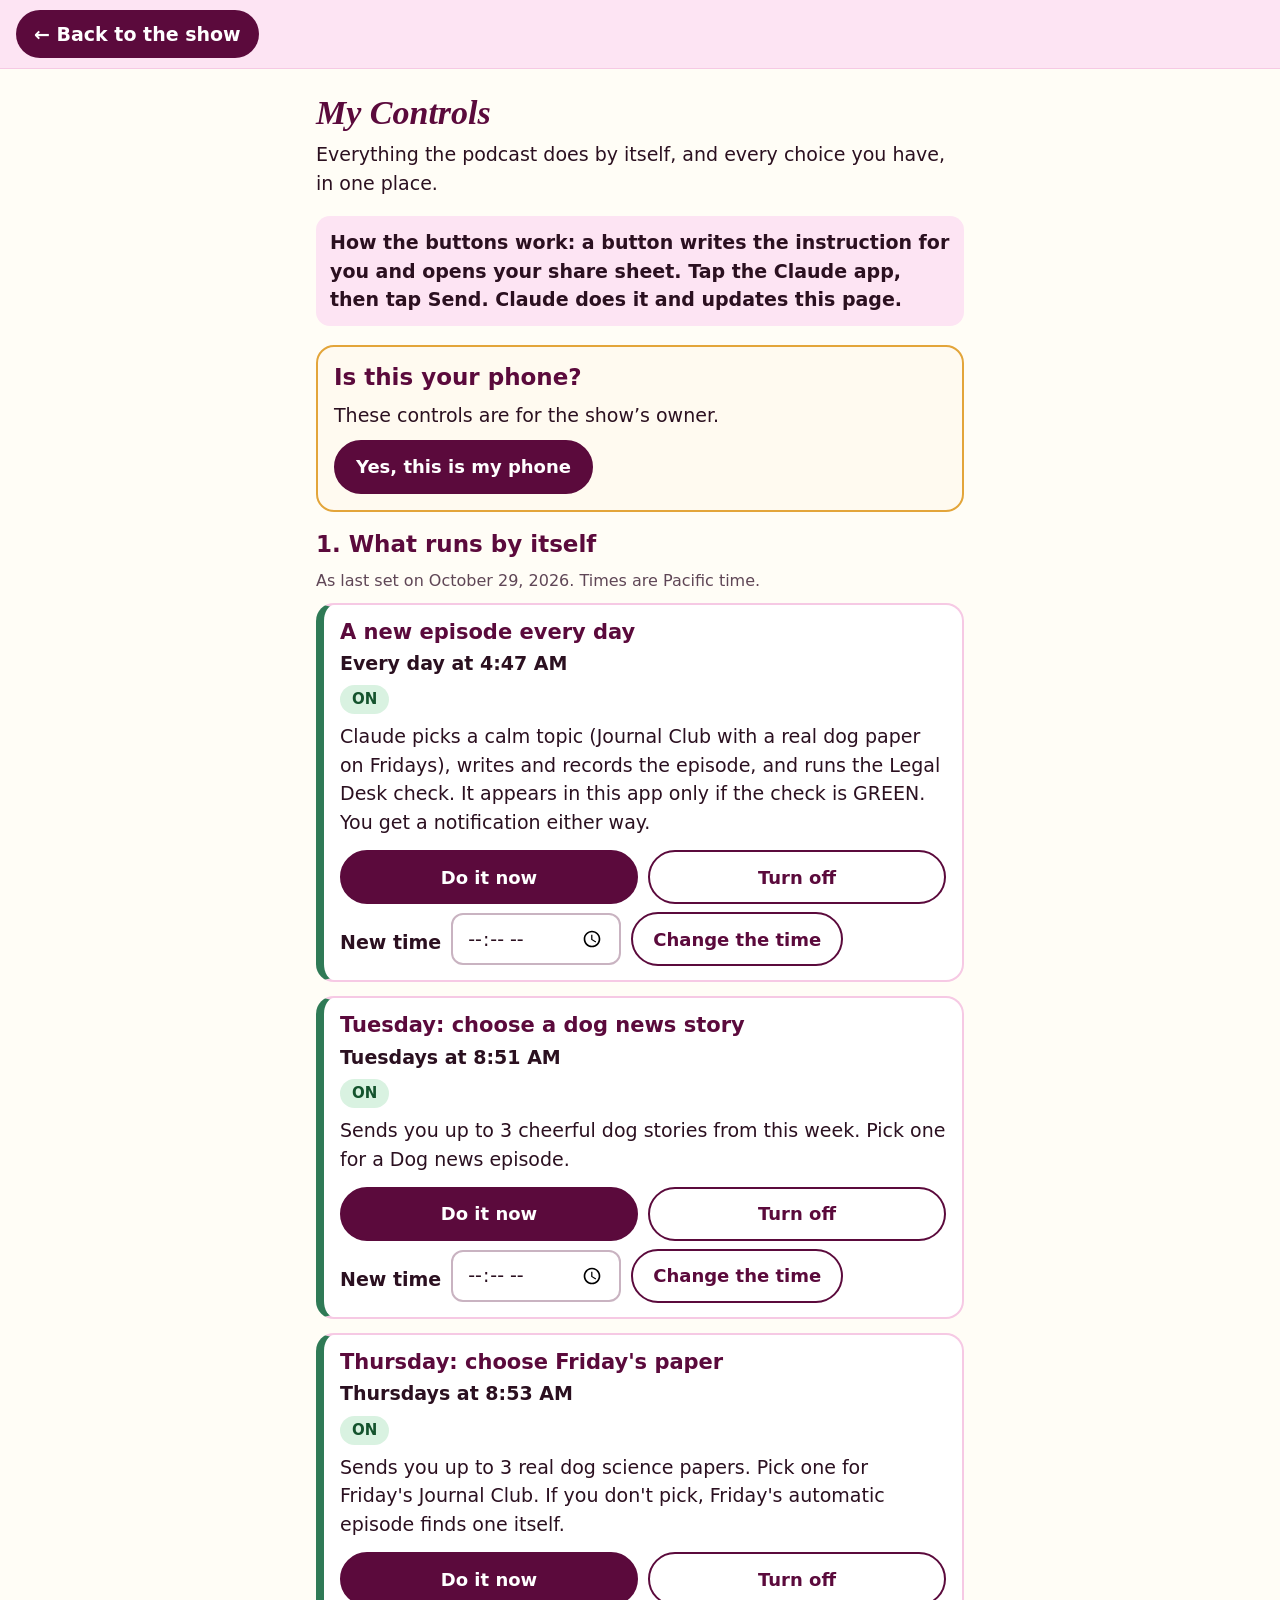
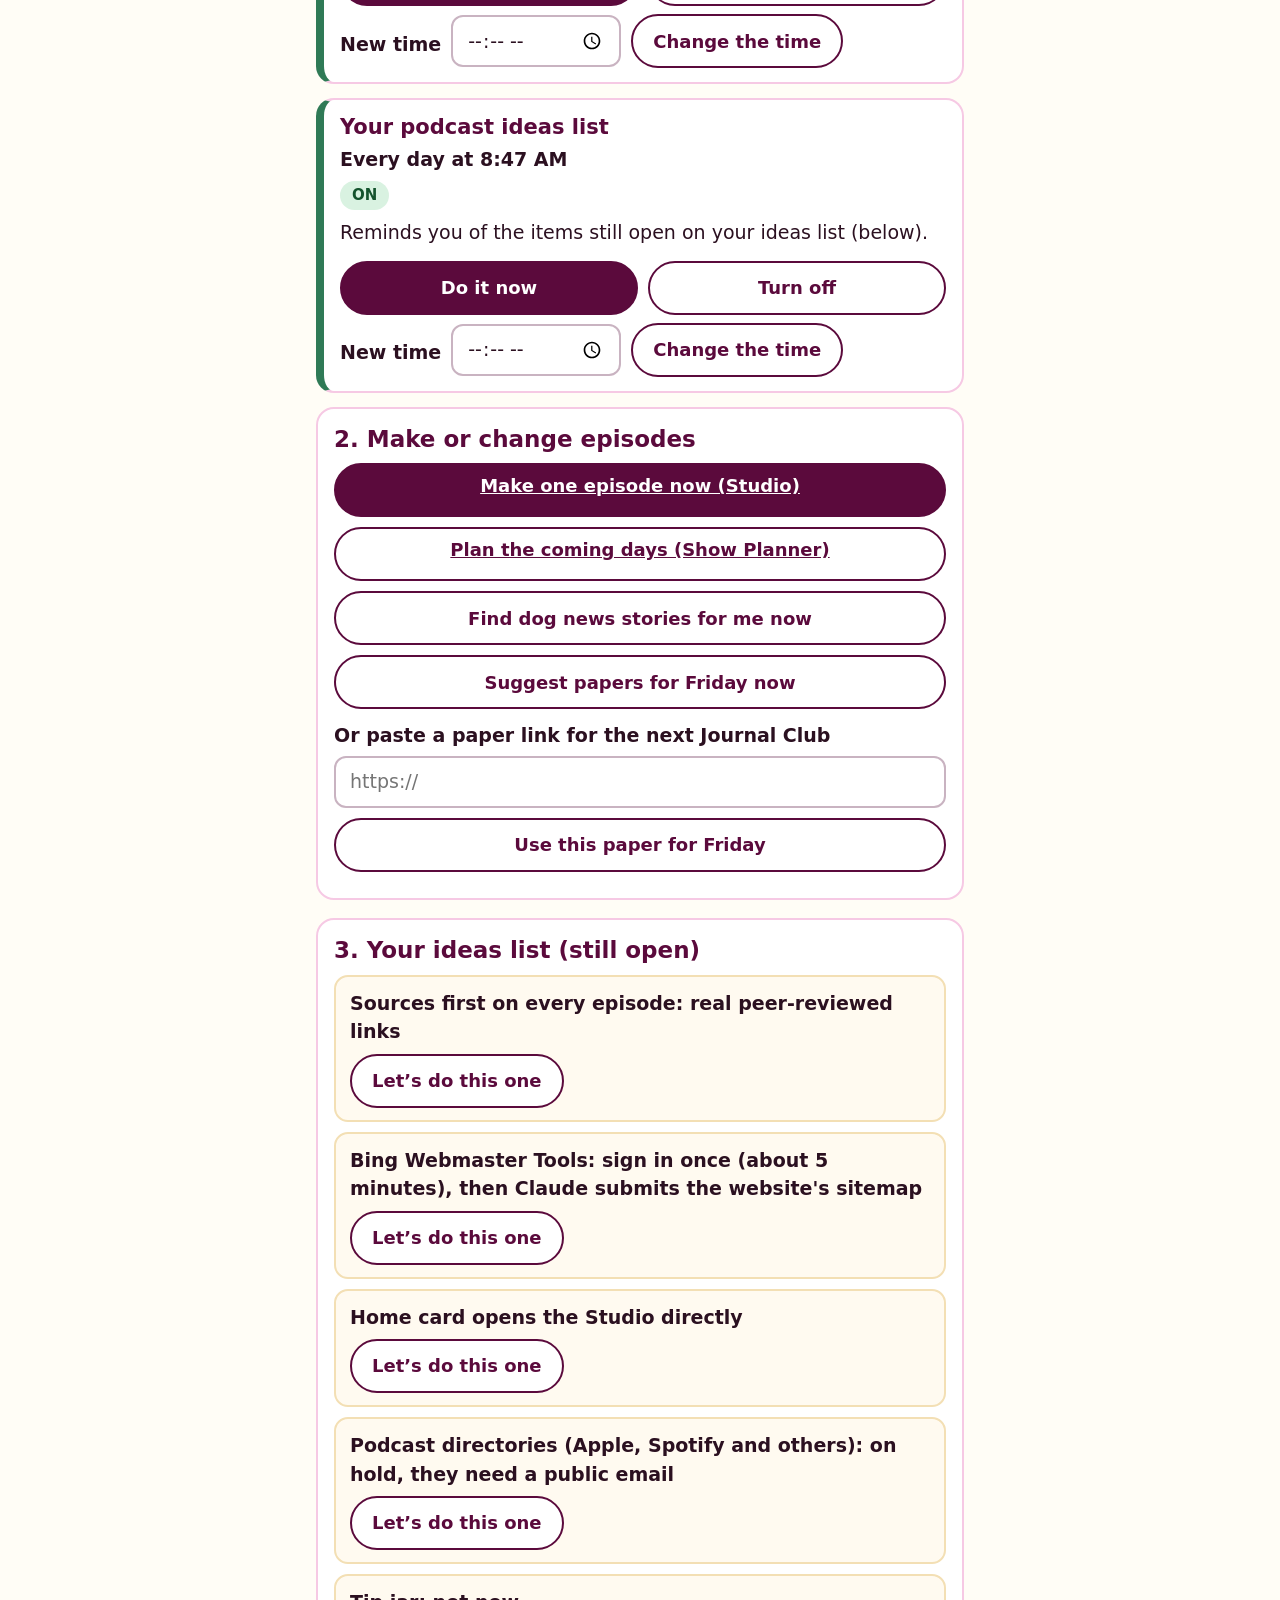
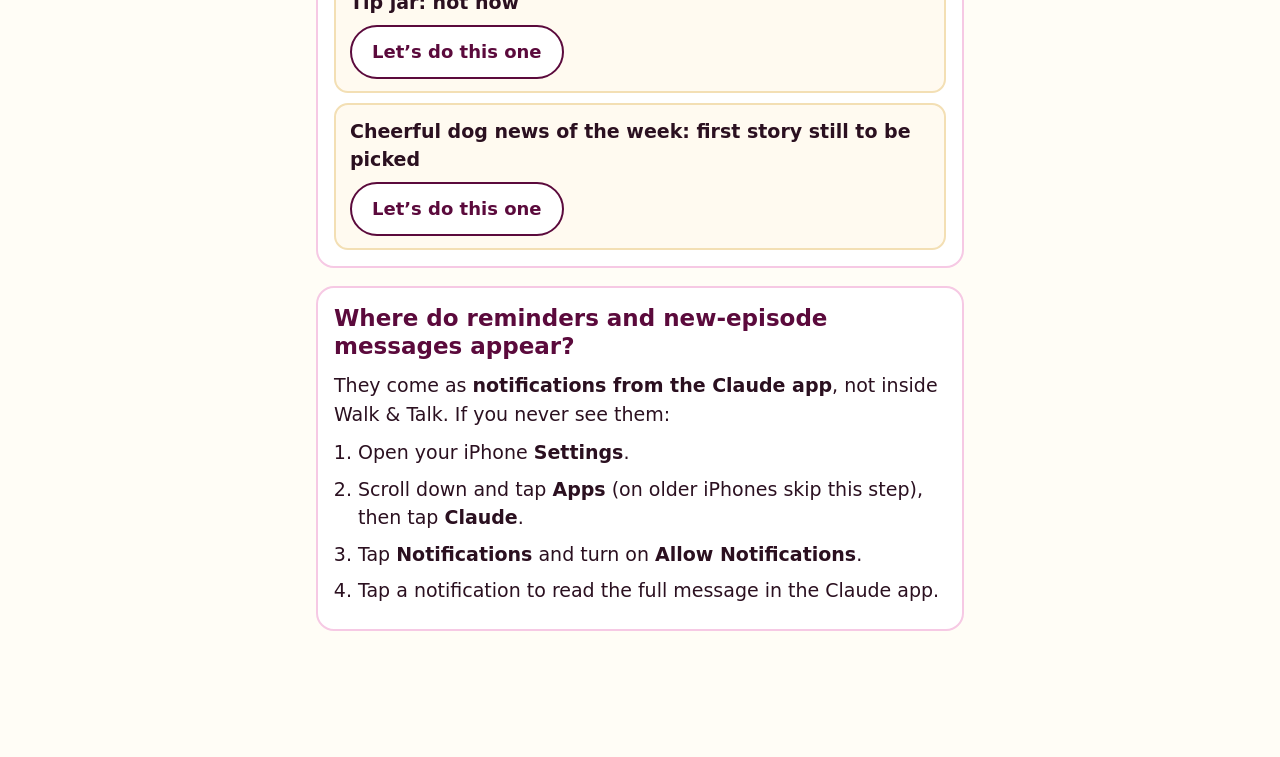
==== controls.html @ a39bf7e9 "My Controls page: see and change every automatic job and reminder from the app Co-Authored-By: Claud" ====
<!doctype html>
<html lang="en">
<head>
<meta charset="utf-8">
<meta name="viewport" content="width=device-width, initial-scale=1, viewport-fit=cover">
<title>My Controls | Today's Walk, Let's Talk</title>
<meta name="robots" content="noindex, nofollow">
<meta name="theme-color" content="#5b0a3c">
<link rel="icon" href="favicon.svg" type="image/svg+xml">
<link rel="manifest" href="manifest.webmanifest">
<link rel="apple-touch-icon" href="icon-180.png">
<meta name="apple-mobile-web-app-capable" content="yes">
<meta name="apple-mobile-web-app-title" content="Walk &amp; Talk">
<link rel="stylesheet" href="plan.css?v=2">
<style>
.job{background:#fff;border:2px solid var(--blush-d);border-left:8px solid #2f7a56;border-radius:18px;padding:14px 16px;margin:0 0 14px}
.job.off{border-left-color:#9a8a94;background:#faf7f9}
.job h3{margin:0 0 4px;font:700 21px/1.25 system-ui,-apple-system,sans-serif;color:var(--plum)}
.job .when{font-weight:700;margin:0 0 6px}
.job .state{display:inline-block;font:700 15px/1 system-ui,sans-serif;padding:7px 12px;border-radius:999px;background:#d9f2e1;color:#14532d;margin:0 0 8px}
.job.off .state{background:#eadfe6;color:#4a2b3d}
.job p{margin:0 0 8px}
.timerow{display:flex;gap:10px;align-items:center;flex-wrap:wrap;margin-top:8px}
.timerow input{max-width:170px;margin:0}
.choice{display:block;width:100%;margin:0 0 10px}
.ideas{list-style:none;margin:0;padding:0;display:grid;gap:10px}
.ideas li{background:#fffaf0;border:2px solid #f3dfb4;border-radius:14px;padding:12px 14px}
.ideas li p{margin:0 0 8px;font-weight:600}
.where ol{margin:0;padding-left:24px}.where li{margin:0 0 8px}
.how{background:var(--blush);border-radius:14px;padding:12px 14px;font-weight:600}
</style>
</head>
<body>
<header class="pbar"><a class="back" href="./">&larr; Back to the show</a></header>
<main class="pwrap">
  <h1>My Controls</h1>
  <p class="lead">Everything the podcast does by itself, and every choice you have, in one place.</p>
  <p class="how">How the buttons work: a button writes the instruction for you and opens your share sheet. Tap the <b>Claude</b> app, then tap Send. Claude does it and updates this page.</p>

  <section class="pcard notowner" id="notowner" hidden>
    <h2>Is this your phone?</h2>
    <p>These controls are for the show&rsquo;s owner.</p>
    <button class="big" id="beowner" type="button">Yes, this is my phone</button>
  </section>

  <section aria-labelledby="jh">
    <h2 id="jh">1. What runs by itself</h2>
    <p class="hint" id="updated"></p>
    <div id="jobs"></div>
  </section>

  <section class="pcard" aria-labelledby="ch">
    <h2 id="ch">2. Make or change episodes</h2>
    <a class="big choice" href="studio.html">Make one episode now (Studio)</a>
    <a class="big alt choice" href="plan.html">Plan the coming days (Show Planner)</a>
    <button class="big alt choice" type="button" data-say="Walk &amp; Talk control: find me 3 cheerful dog news stories from this week (calm topics only, real links). I will pick one for a Dog news episode.">Find dog news stories for me now</button>
    <button class="big alt choice" type="button" data-say="Walk &amp; Talk control: suggest 3 real dog science papers for this Friday's Journal Club (calm topics, free full text preferred, real links). I will pick one.">Suggest papers for Friday now</button>
    <label class="lbl" for="paper">Or paste a paper link for the next Journal Club</label>
    <input class="inp" id="paper" type="url" inputmode="url" placeholder="https://">
    <button class="big alt choice" type="button" id="usepaper" style="margin-top:10px">Use this paper for Friday</button>
  </section>

  <section class="pcard" aria-labelledby="ih">
    <h2 id="ih">3. Your ideas list (still open)</h2>
    <ul class="ideas" id="ideas"></ul>
  </section>

  <section class="pcard where" aria-labelledby="wh">
    <h2 id="wh">Where do reminders and new-episode messages appear?</h2>
    <p>They come as <b>notifications from the Claude app</b>, not inside Walk &amp; Talk. If you never see them:</p>
    <ol>
      <li>Open your iPhone <b>Settings</b>.</li>
      <li>Scroll down and tap <b>Apps</b> (on older iPhones skip this step), then tap <b>Claude</b>.</li>
      <li>Tap <b>Notifications</b> and turn on <b>Allow Notifications</b>.</li>
      <li>Tap a notification to read the full message in the Claude app.</li>
    </ol>
  </section>
  <p class="status" id="status" role="status" aria-live="polite"></p>
</main>
<script src="controls.js?v=1"></script>
</body>
</html>
---- plan.css ----
:root{--plum:#5b0a3c;--plum-d:#3e0629;--blush:#fde4f3;--blush-d:#f6c9e4;--cream:#fffdf6;--ink:#2b1020;--muted:#5f4656;--gold:#e3a53a}
*{box-sizing:border-box}
html{-webkit-text-size-adjust:100%}
body{margin:0;background:var(--cream);color:var(--ink);font:19px/1.5 system-ui,-apple-system,"Segoe UI",Roboto,sans-serif;padding-bottom:calc(90px + env(safe-area-inset-bottom))}
:focus-visible{outline:3px solid var(--gold);outline-offset:3px;border-radius:8px}
.pbar{position:sticky;top:0;z-index:5;background:var(--blush);border-bottom:1px solid var(--blush-d);padding:max(10px,env(safe-area-inset-top)) 16px 10px}
.back{display:inline-flex;align-items:center;min-height:48px;padding:8px 18px;border-radius:999px;background:var(--plum);color:#fff;font-weight:700;text-decoration:none}
.pwrap{max-width:680px;margin:0 auto;padding:18px 16px}
h1{margin:6px 0 8px;font:italic 600 34px/1.15 Georgia,serif;color:var(--plum)}
h2{margin:0 0 10px;font:700 23px/1.25 system-ui,-apple-system,sans-serif;color:var(--plum)}
.lead{margin:0 0 18px}
.pcard{background:#fff;border:2px solid var(--blush-d);border-radius:18px;padding:16px;margin:0 0 18px}
.pcard p{margin:0 0 10px}
.notowner{border-color:var(--gold);background:#fffaf0}
.numnow{font-weight:650}
.lbl{display:block;font-weight:650;margin:12px 0 6px}
.inp{display:block;width:100%;min-height:52px;margin-top:6px;padding:10px 14px;border:2px solid #c9b3c1;border-radius:12px;background:#fff;color:var(--ink);font:19px/1.35 system-ui,-apple-system,sans-serif}
textarea.inp{resize:vertical}
.hint{font-size:16px;color:var(--muted);margin:6px 0 10px}
.big{display:inline-flex;align-items:center;justify-content:center;min-height:54px;padding:10px 20px;border-radius:999px;border:2px solid var(--plum);background:var(--plum);color:#fff;font:700 18px/1.2 system-ui,-apple-system,sans-serif;cursor:pointer;text-align:center}
.big:hover{background:var(--plum-d)}
.big.alt{background:#fff;color:var(--plum)}
.big.alt:hover{background:var(--blush)}
.btns{display:flex;flex-wrap:wrap;gap:10px;margin:14px 0 0}
.btns .big{flex:1 1 150px}
.slhead{display:flex;flex-wrap:wrap;gap:10px;align-items:center;justify-content:space-between;margin:6px 0 12px}
.slhead h2{margin:0}
.slots{list-style:none;margin:0 0 14px;padding:0;display:grid;gap:14px}
.slot{background:#fff;border:2px solid var(--blush-d);border-left:8px solid var(--blush-d);border-radius:18px;padding:14px 16px;scroll-margin-top:90px}
.slot.jc{border-left-color:var(--gold);background:#fffcf3}
.slot.skipped{opacity:.65}
.slot.skipped .stopic{text-decoration:line-through}
.sum p{margin:0 0 4px}
.sdate{font-weight:750;font-size:18px}
.stopic{font:italic 500 22px/1.3 Georgia,serif;color:var(--plum)}
.stopic.auto{color:var(--muted);font-size:19px}
.swho{font-size:17px;color:var(--muted)}
.sbadge{display:inline-block;font:700 15px/1 system-ui,sans-serif;padding:7px 12px;border-radius:999px;background:#eee;color:#333;margin:6px 0 10px!important}
.sbadge[data-s=edited]{background:#fff0c9;color:#5c4100}
.sbadge[data-s=sent]{background:#d9f2e1;color:#14532d}
.sbadge[data-s=skip]{background:#eadfe6;color:#4a2b3d}
.sopen{width:100%}
.ed{margin-top:12px;border-top:2px dashed var(--blush-d);padding-top:6px}
.fs{border:0;margin:16px 0 0;padding:0}
.fs legend{font-weight:750;font-size:20px;color:var(--plum);padding:0;margin-bottom:6px}
.curtopic{font:italic 500 20px/1.3 Georgia,serif;color:var(--plum);background:var(--blush);border-radius:12px;padding:10px 12px;margin:0 0 8px}
.check{display:flex;align-items:center;gap:12px;min-height:48px;font-weight:650;margin:6px 0}
.check input{width:28px;height:28px;accent-color:var(--plum);margin:0}
.tlist{max-height:340px;overflow:auto;border:2px solid #eadfe6;border-radius:14px;padding:8px;display:grid;gap:6px;background:#fffdfb}
.tg{margin:10px 4px 2px;font:700 14px/1.2 system-ui,sans-serif;letter-spacing:.05em;text-transform:uppercase;color:var(--muted)}
.topt{display:block;width:100%;text-align:left;min-height:48px;padding:10px 12px;border:2px solid transparent;border-radius:12px;background:#fff;color:var(--ink);font:18px/1.3 system-ui,-apple-system,sans-serif;cursor:pointer}
.topt:hover{background:var(--blush)}
.topt[aria-pressed=true]{border-color:var(--plum);background:var(--blush);font-weight:700}
.topt.sp{background:#fffaf0;border-color:#f0d9a8}
.chips{display:flex;flex-wrap:wrap;gap:8px}
.chip{min-height:48px;padding:8px 16px;border-radius:999px;border:2px solid var(--plum);background:#fff;color:var(--plum);font:650 17px/1.2 system-ui,-apple-system,sans-serif;cursor:pointer}
.chip[aria-pressed=true]{background:var(--plum);color:#fff}
.chip[aria-pressed=true]::before{content:"\2713  "}
.voices{display:grid;grid-template-columns:repeat(auto-fill,minmax(150px,1fr));gap:8px}
.voice{display:flex;align-items:center;gap:10px;min-height:64px;padding:6px 10px;border:2px solid #e0cfd9;border-radius:14px;background:#fff;color:var(--ink);text-align:left;cursor:pointer;font:inherit}
.voice img{width:48px;height:48px;border-radius:50%;object-fit:cover;flex:none;background:var(--blush)}
.voice b{display:block;font-size:17px}.voice small{display:block;font-size:13.5px;color:var(--muted);line-height:1.2}
.voice[aria-pressed=true]{border-color:var(--plum);background:var(--blush);box-shadow:inset 0 0 0 2px var(--plum)}
.voices .chip{grid-column:1/-1}
.more{width:100%;margin-bottom:18px}
.howto ol{margin:0;padding-left:24px}.howto li{margin:0 0 8px}
.status{position:fixed;left:12px;right:12px;bottom:calc(14px + env(safe-area-inset-bottom));margin:0 auto;max-width:560px;background:var(--plum);color:#fff;border-radius:14px;padding:14px 16px;font-weight:650;text-align:center;opacity:0;transform:translateY(20px);transition:opacity .2s,transform .2s;pointer-events:none;z-index:20}
.status.on{opacity:1;transform:none}
@media (prefers-reduced-motion:reduce){.status{transition:none}}
[hidden]{display:none!important}
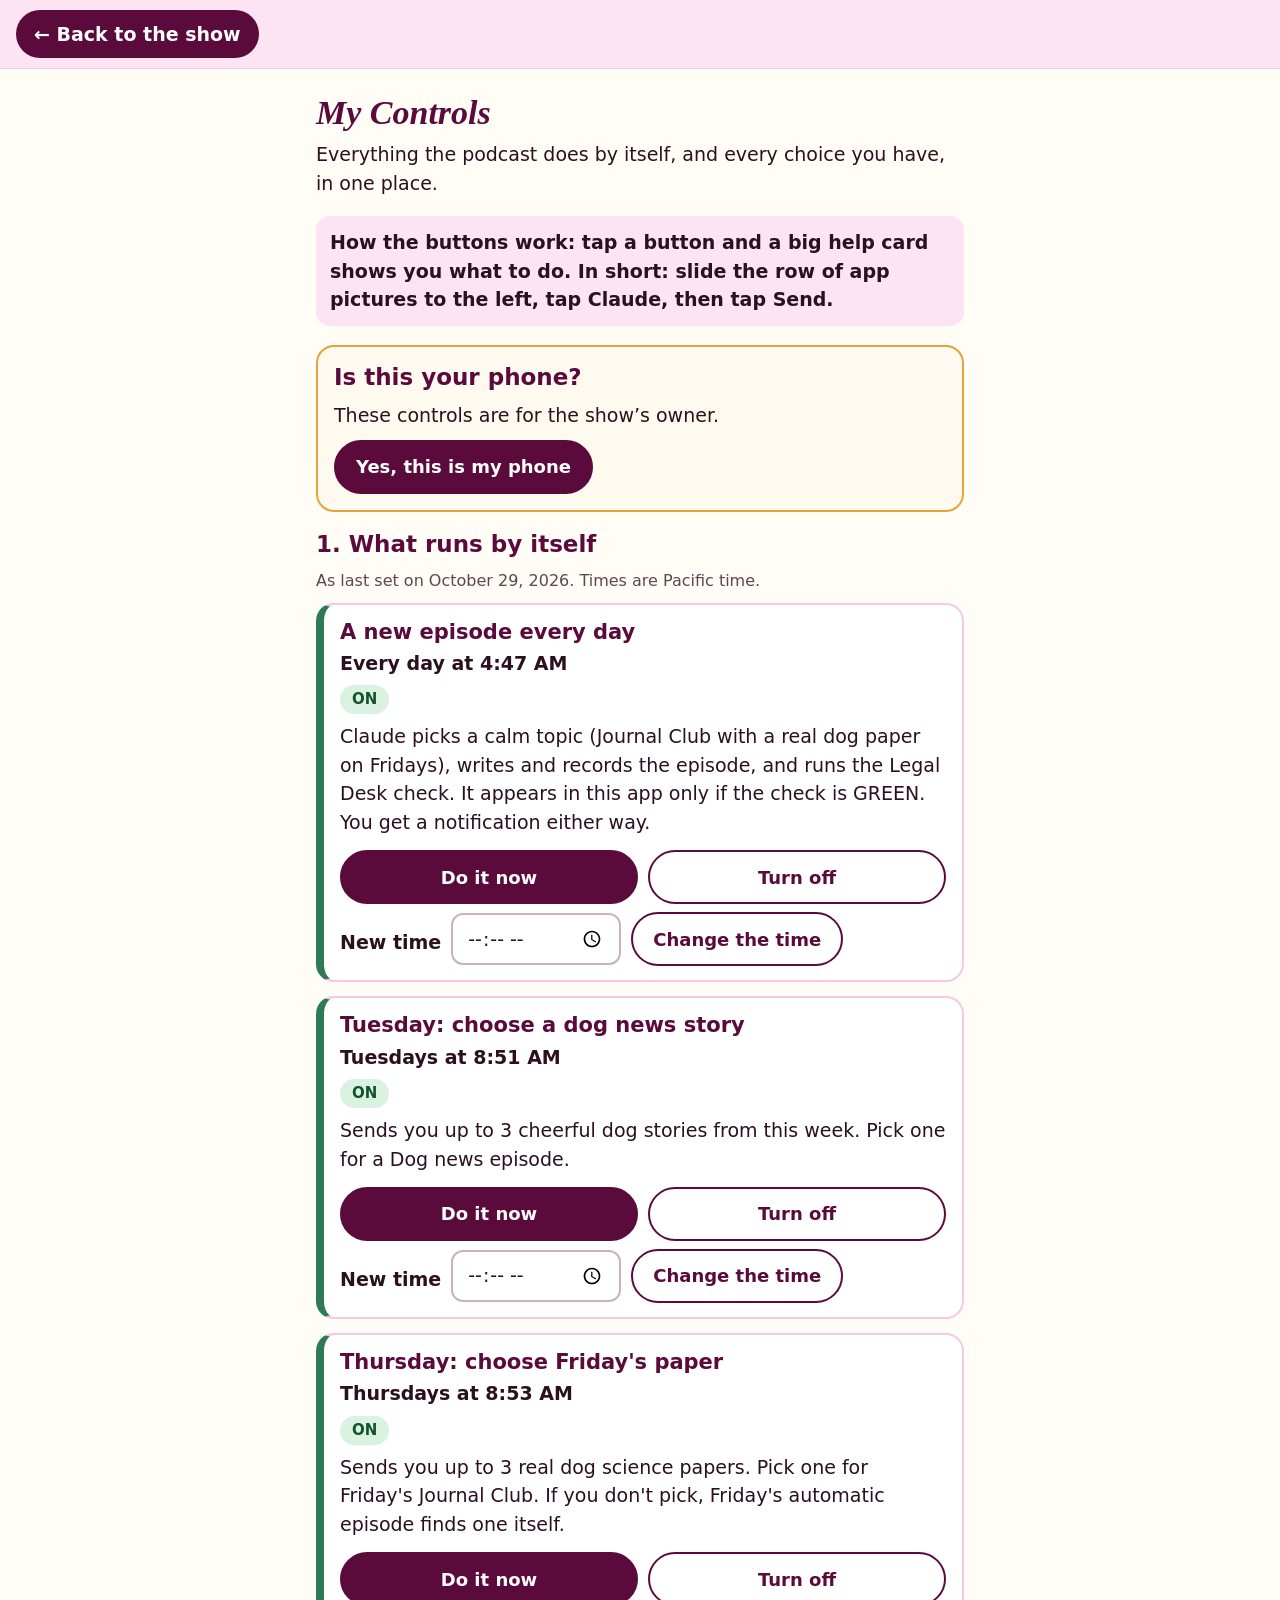
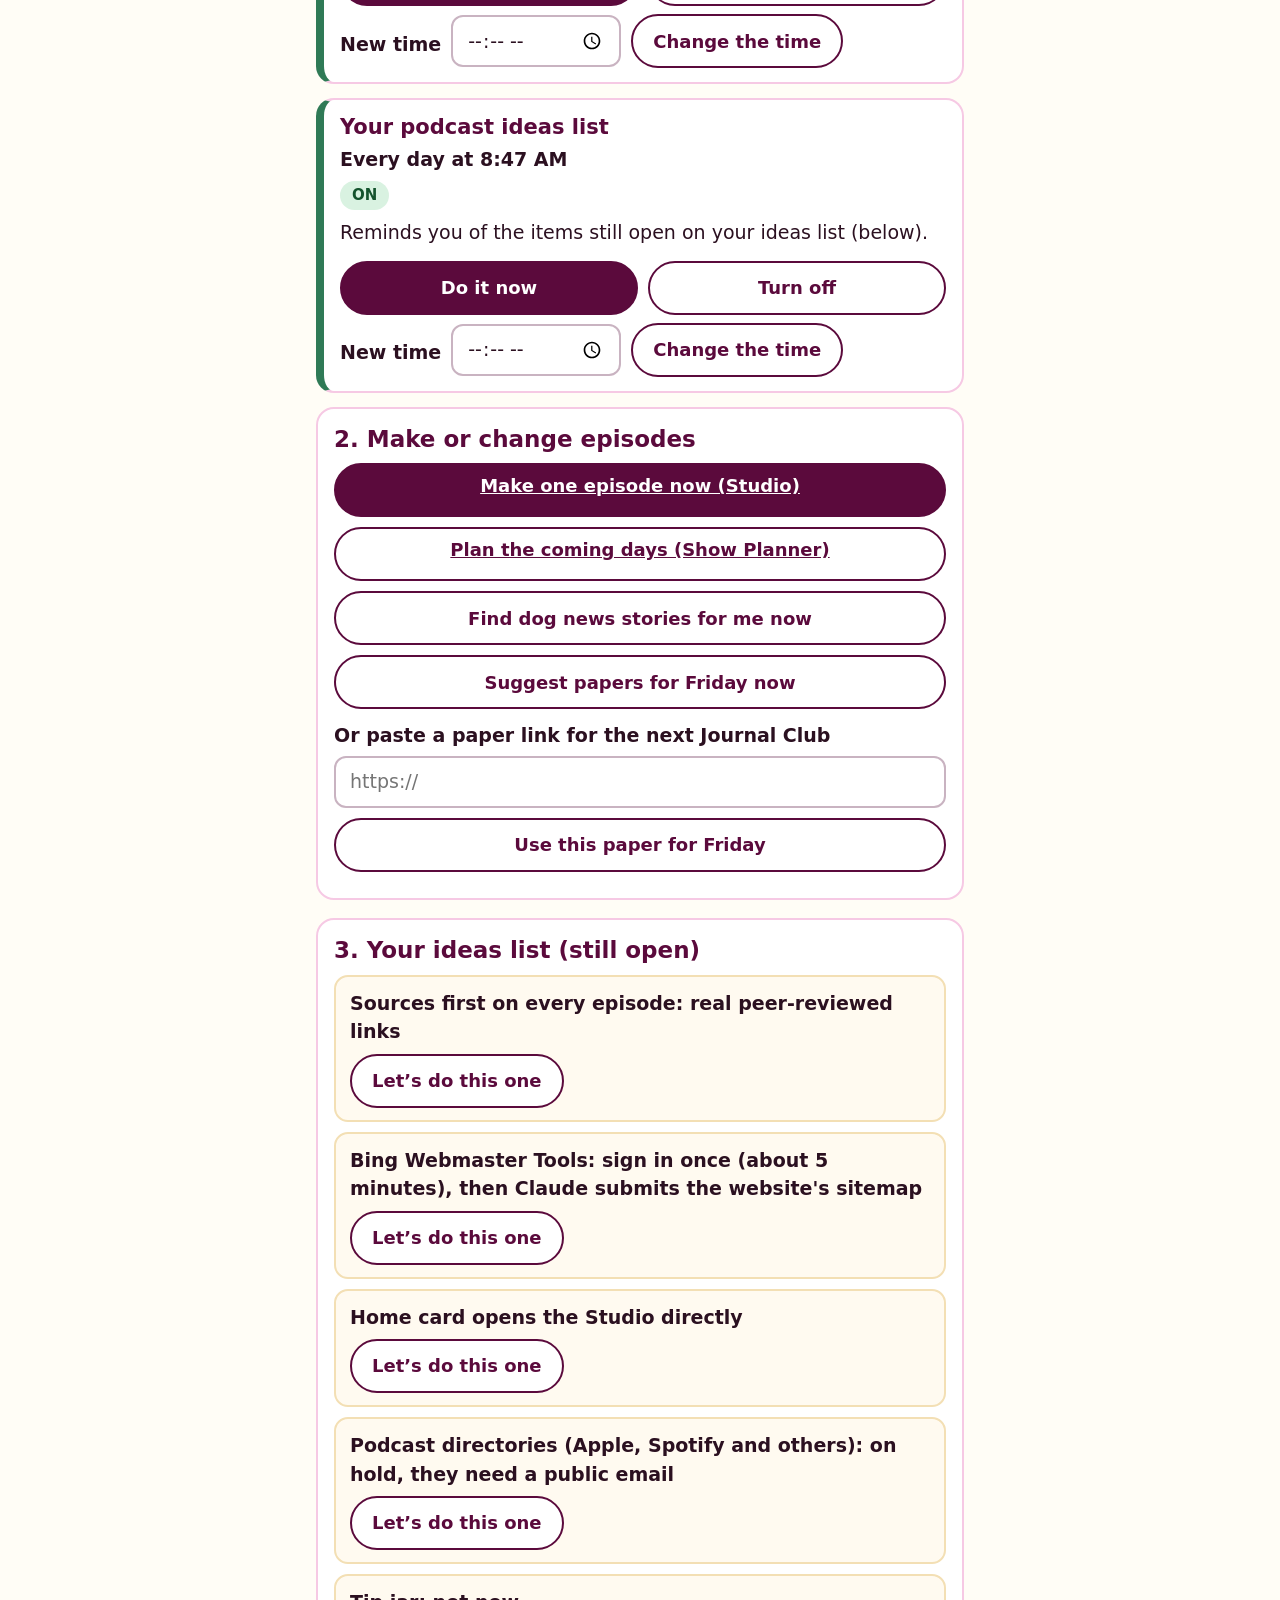
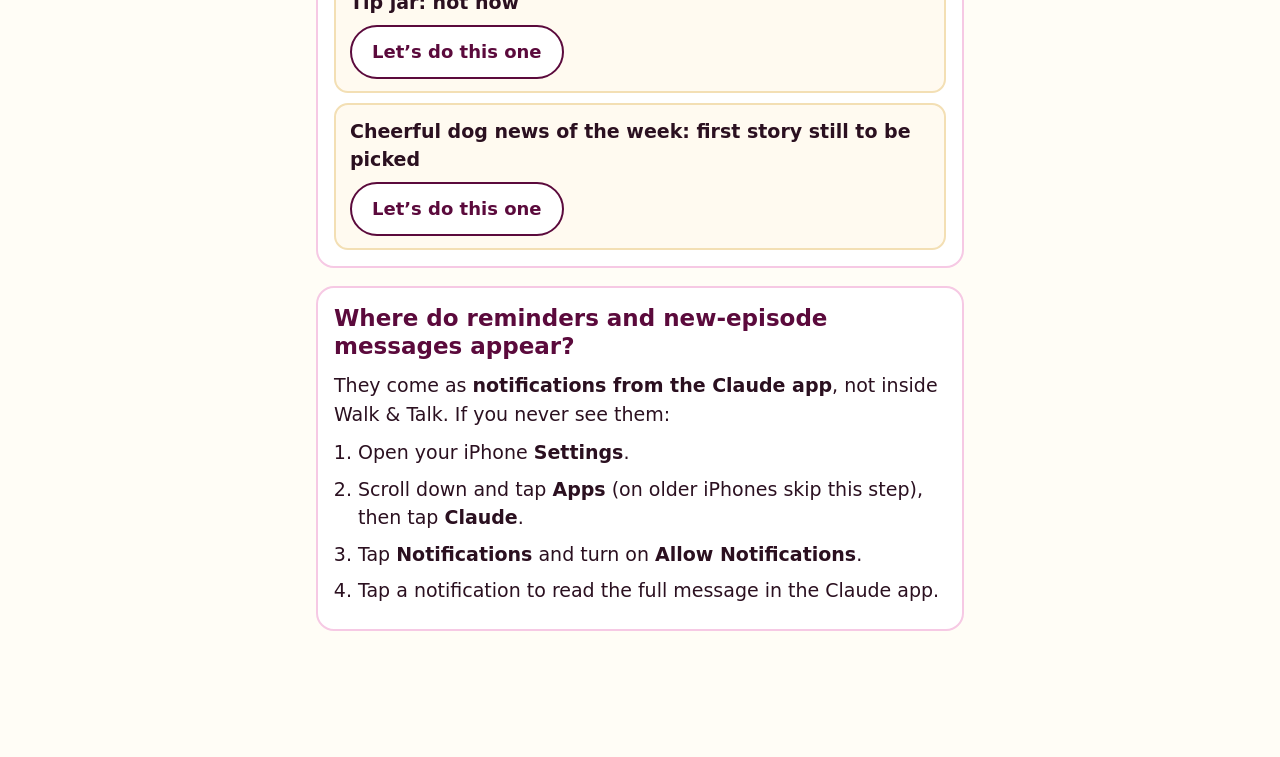
==== commit 627eef74: "Big plain help card before the share list: how to find and tap Claude Co-Authored-By: Claude Opus 5." ====
--- a/controls.html
+++ b/controls.html
@@ -35,7 +35,7 @@
 <main class="pwrap">
   <h1>My Controls</h1>
   <p class="lead">Everything the podcast does by itself, and every choice you have, in one place.</p>
-  <p class="how">How the buttons work: a button writes the instruction for you and opens your share sheet. Tap the <b>Claude</b> app, then tap Send. Claude does it and updates this page.</p>
+  <p class="how">How the buttons work: tap a button and a big help card shows you what to do. In short: slide the row of app pictures to the left, tap <b>Claude</b>, then tap <b>Send</b>.</p>
 
   <section class="pcard notowner" id="notowner" hidden>
     <h2>Is this your phone?</h2>
@@ -77,6 +77,7 @@
   </section>
   <p class="status" id="status" role="status" aria-live="polite"></p>
 </main>
-<script src="controls.js?v=1"></script>
+<script src="claudehelp.js?v=1"></script>
+<script src="controls.js?v=2"></script>
 </body>
 </html>
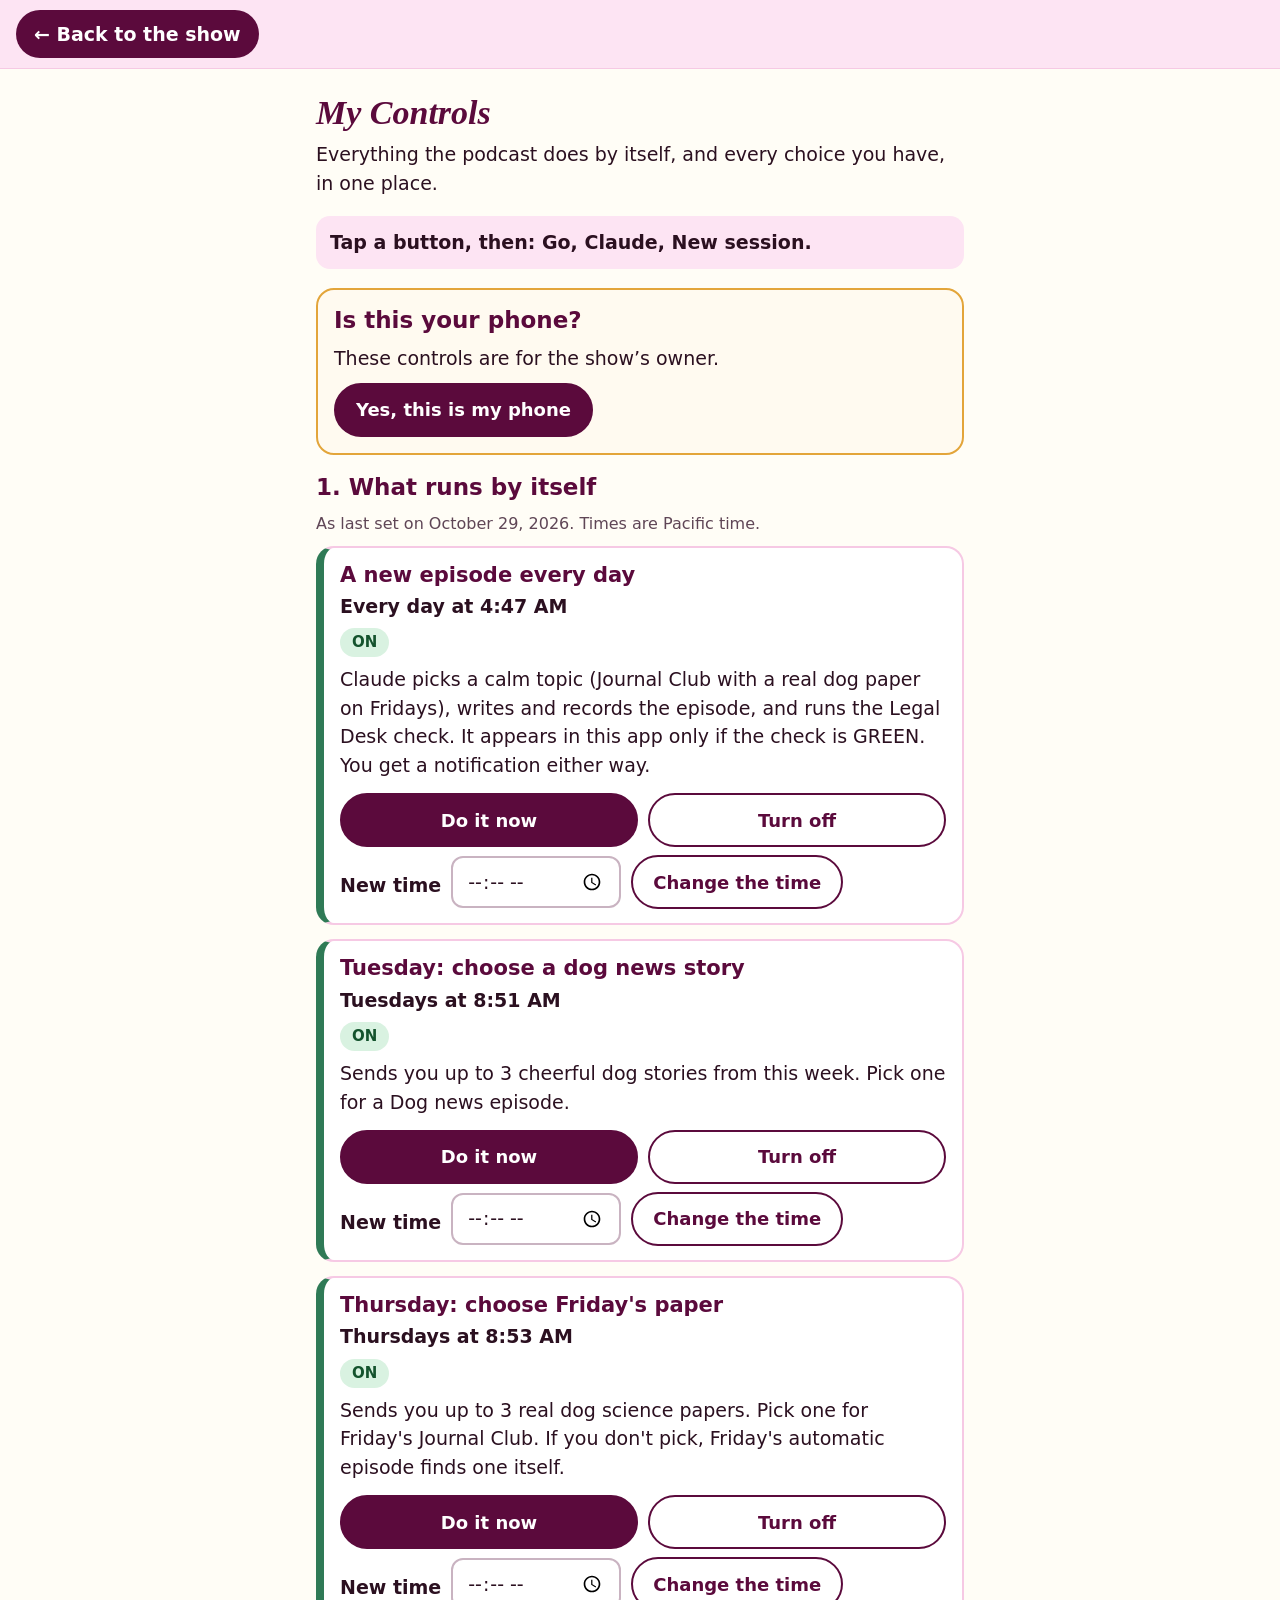
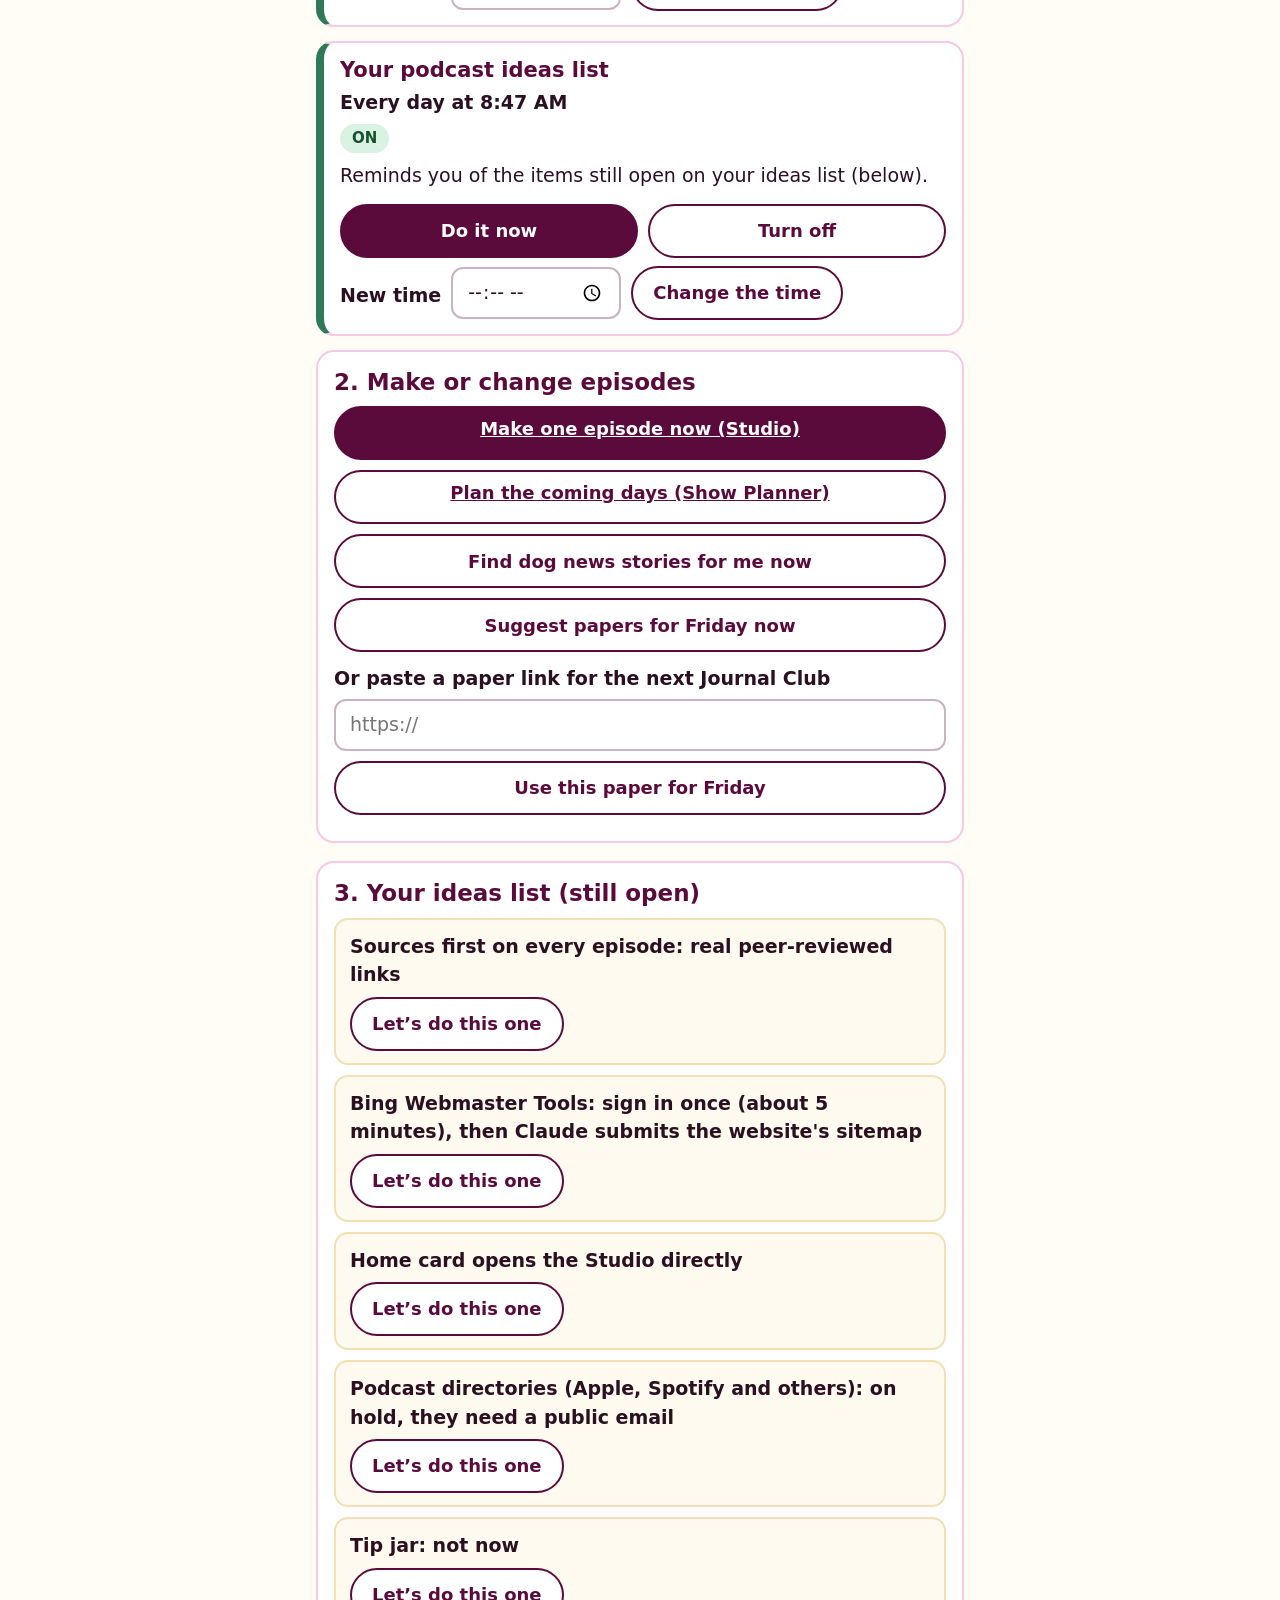
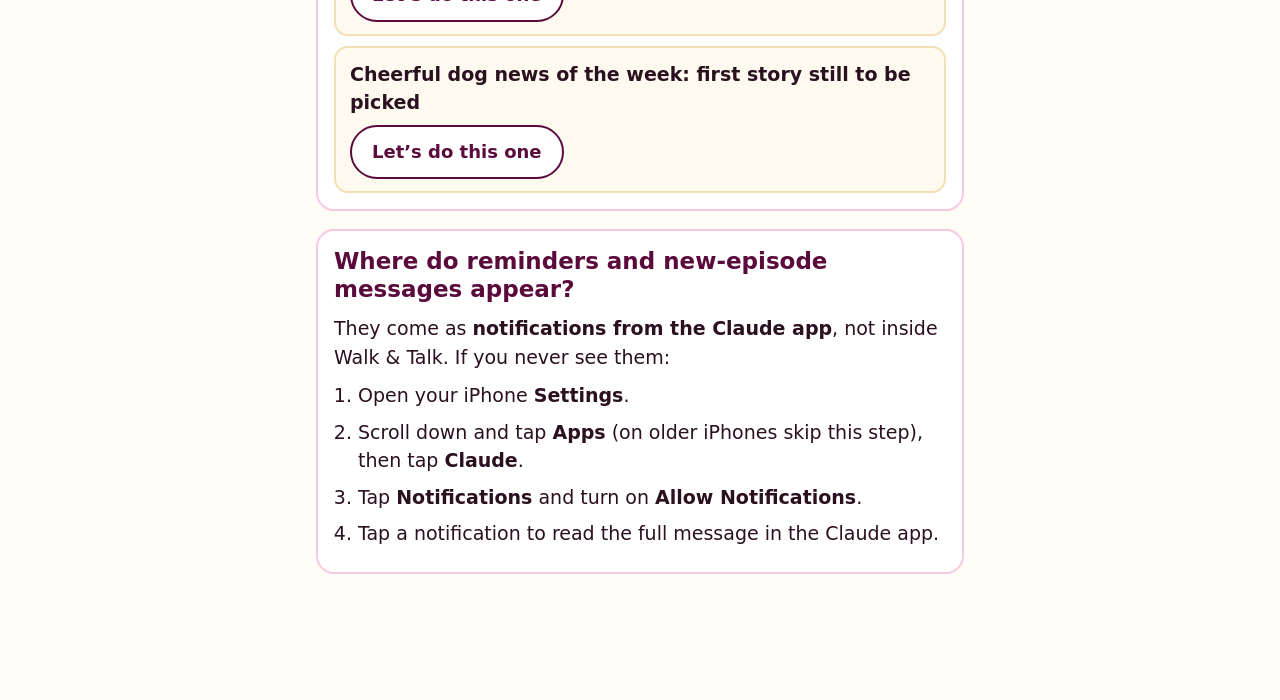
==== commit ea03ce89: "Simpler help card: Go, Claude, New session Co-Authored-By: Claude Opus 5.5 <noreply@anthropic.com> C" ====
--- a/controls.html
+++ b/controls.html
@@ -35,7 +35,7 @@
 <main class="pwrap">
   <h1>My Controls</h1>
   <p class="lead">Everything the podcast does by itself, and every choice you have, in one place.</p>
-  <p class="how">How the buttons work: tap a button and a big help card shows you what to do. In short: slide the row of app pictures to the left, tap <b>Claude</b>, then tap <b>Send</b>.</p>
+  <p class="how">Tap a button, then: <b>Go</b>, <b>Claude</b>, <b>New session</b>.</p>
 
   <section class="pcard notowner" id="notowner" hidden>
     <h2>Is this your phone?</h2>
@@ -77,7 +77,7 @@
   </section>
   <p class="status" id="status" role="status" aria-live="polite"></p>
 </main>
-<script src="claudehelp.js?v=1"></script>
+<script src="claudehelp.js?v=2"></script>
 <script src="controls.js?v=2"></script>
 </body>
 </html>
